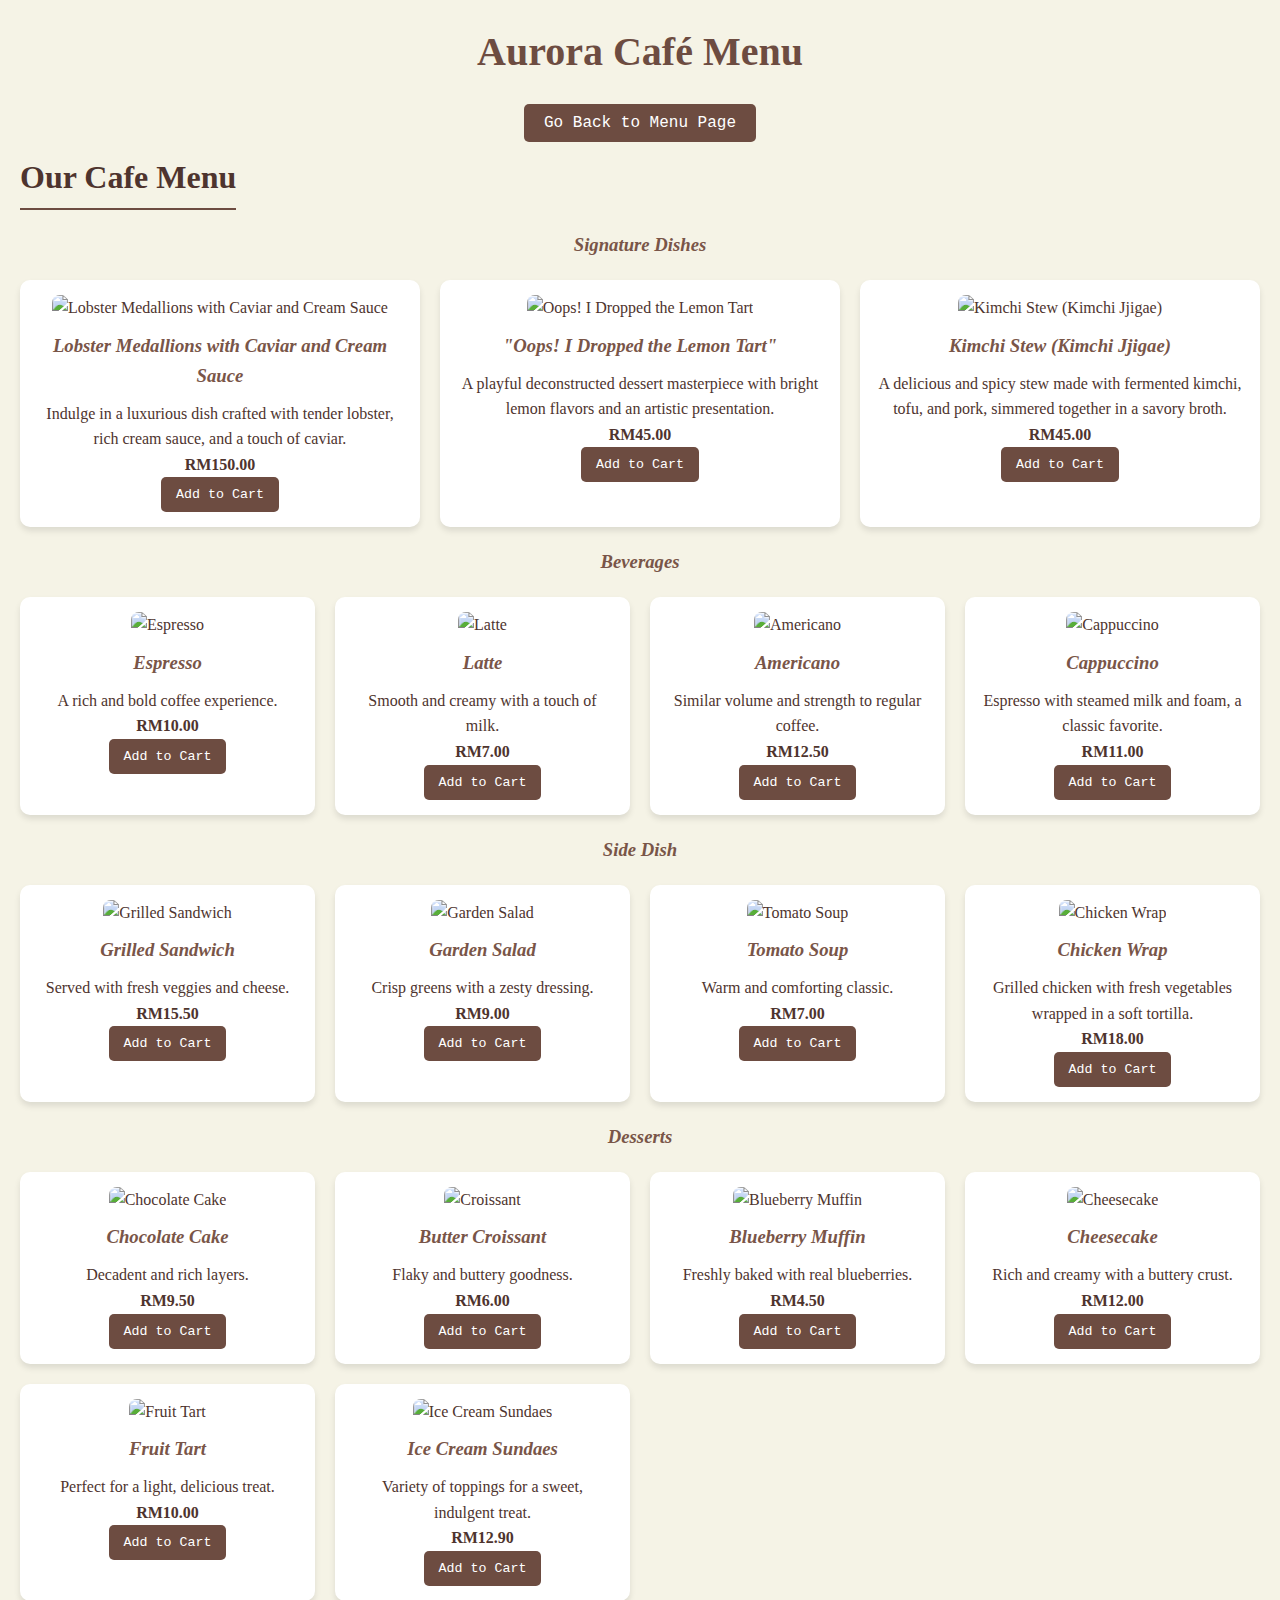
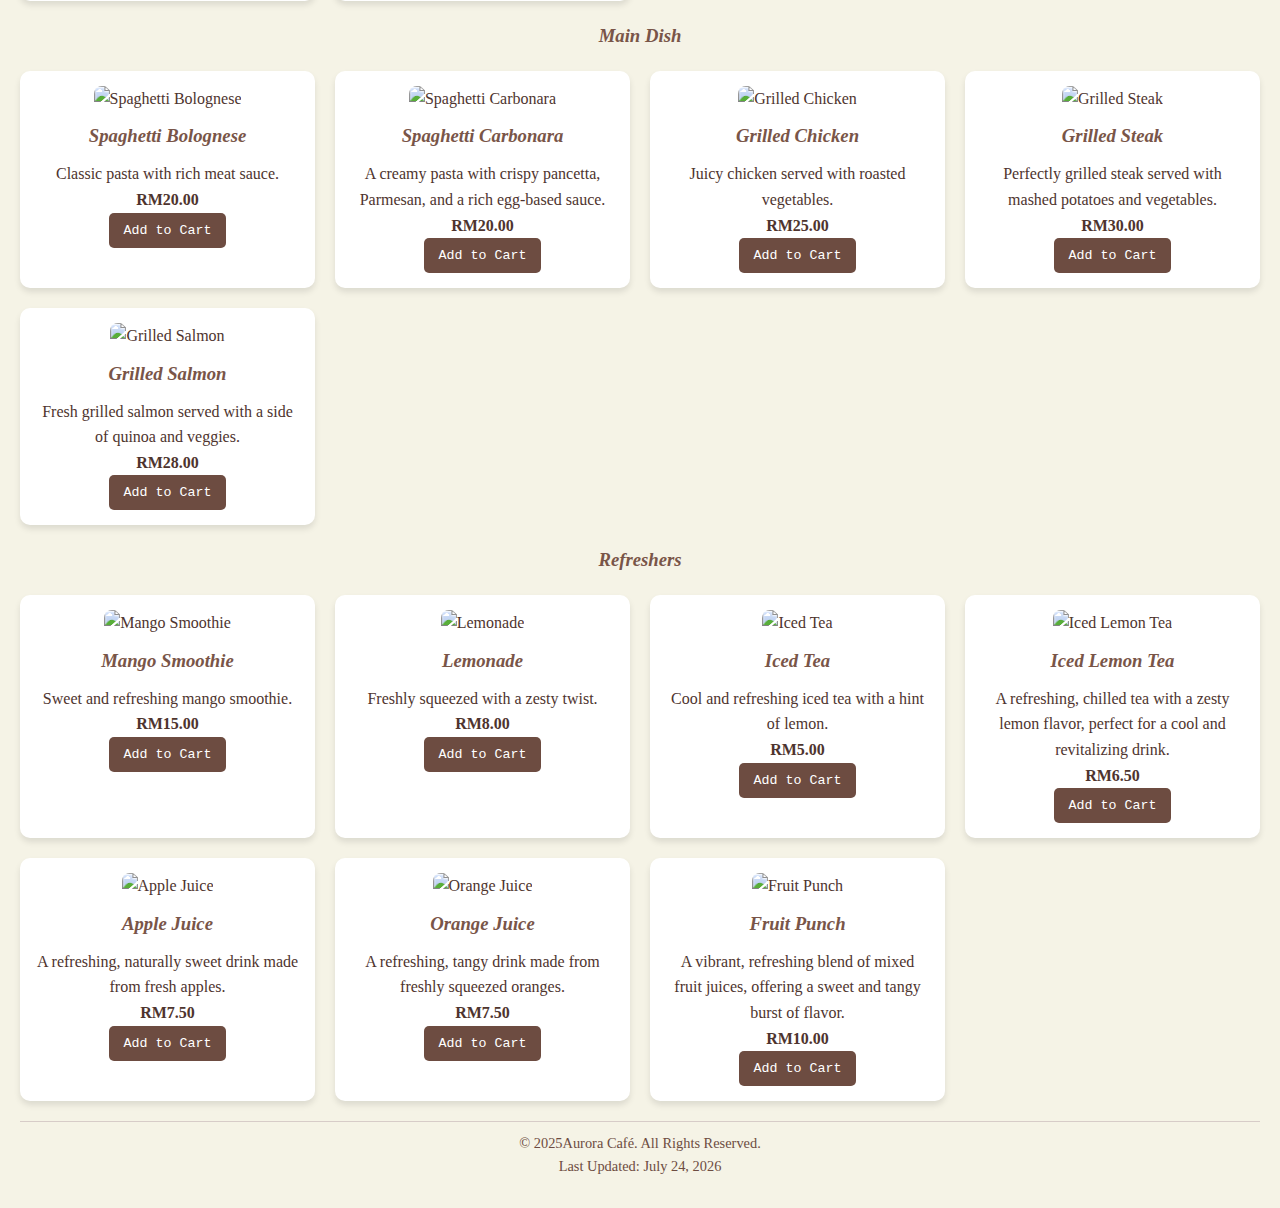
==== cafemenu.html @ c33db411 "Add files via upload" ====
<!DOCTYPE html>
<html lang="en">
<head>
    <meta charset="UTF-8">
    <meta name="viewport" content="width=device-width, initial-scale=1.0">
    <title>Menu - Aurora Café</title>
    <link rel="stylesheet" href="cafemenu.css">
</head>
<body>
    <header>
        <h1>Aurora Café Menu</h1>
        <button id="menuPageButton" onclick="redirectToMenuPage()">Go Back to Menu Page</button>
    </header>

<!-- Menu Section -->
<section id="menu">
    <h2>Our Cafe Menu</h2>
    <h3 align="center">Signature Dishes</h3>
<div class="grid">
    <!-- Lobster Medallions with Caviar and Cream Sauce -->
    <div class="grid-item">
        <img src="images/lobster.jpg" alt="Lobster Medallions with Caviar and Cream Sauce">
        <h3>Lobster Medallions with Caviar and Cream Sauce</h3>
        <p>Indulge in a luxurious dish crafted with tender lobster, rich cream sauce, and a touch of caviar.</p>
        <p><strong>RM150.00</strong></p>
        <button class="add-to-cart" onclick="addToCart('Lobster Medallions', 150.00)">Add to Cart</button>
    </div>

    <!-- "Oops! I Dropped the Lemon Tart," a deconstructed dessert masterpiece -->
    <div class="grid-item">
        <img src="images/oops.jpg" alt="Oops! I Dropped the Lemon Tart">
        <h3>"Oops! I Dropped the Lemon Tart"</h3>
        <p>A playful deconstructed dessert masterpiece with bright lemon flavors and an artistic presentation.</p>
        <p><strong>RM45.00</strong></p>
        <button class="add-to-cart" onclick="addToCart('Oops! I Dropped the Lemon Tart', 45.00)">Add to Cart</button>
    </div>

    <!-- Kimchi Stew (Kimchi Jjigae) -->
    <div class="grid-item">
        <img src="images/kimchi-jjigae.jpg" alt="Kimchi Stew (Kimchi Jjigae)">
        <h3>Kimchi Stew (Kimchi Jjigae)</h3>
        <p>A delicious and spicy stew made with fermented kimchi, tofu, and pork, simmered together in a savory broth.</p>
        <p><strong>RM45.00</strong></p>
        <button class="add-to-cart" onclick="addToCart('Kimchi Jjigae', 45.00)">Add to Cart</button>
    </div>

</div>
    <h3 align="center">Beverages</h3>
    <div class="grid">
        <div class="grid-item">
            <img src="images/espresso.jpg" alt="Espresso">
            <h3>Espresso</h3>
            <p>A rich and bold coffee experience.</p>
            <p><strong>RM10.00</strong></p>
            <button class="add-to-cart" onclick="addToCart('Espresso', 8.00)">Add to Cart</button>
        </div>
        <div class="grid-item">
            <img src="images/latte.jpg" alt="Latte">
            <h3>Latte</h3>
            <p>Smooth and creamy with a touch of milk.</p>
            <p><strong>RM7.00</strong></p>
            <button class="add-to-cart" onclick="addToCart('Latte', 7.00)">Add to Cart</button>
        </div>
        <div class="grid-item">
            <img src="images/americano.jpg" alt="Americano">
            <h3>Americano</h3>
            <p>Similar volume and strength to regular coffee.</p>
            <p><strong>RM12.50</strong></p>
            <button class="add-to-cart" onclick="addToCart('Americano', 12.50)">Add to Cart</button>
        </div>
        <div class="grid-item">
            <img src="images/cappuccino.jpg" alt="Cappuccino">
            <h3>Cappuccino</h3>
            <p>Espresso with steamed milk and foam, a classic favorite.</p>
            <p><strong>RM11.00</strong></p>
            <button class="add-to-cart" onclick="addToCart('Cappuccino', 11.00)">Add to Cart</button>
        </div>
    </div>
    <h3 align="center">Side Dish</h3>
    <div class="grid">
        <div class="grid-item">
            <img src="images/grilled-sandwich.jpg" alt="Grilled Sandwich">
            <h3>Grilled Sandwich</h3>
            <p>Served with fresh veggies and cheese.</p>
            <p><strong>RM15.50</strong></p>
            <button class="add-to-cart" onclick="addToCart('Grilled Sandwich', 15.50)">Add to Cart</button>
        </div>
        <div class="grid-item">
            <img src="images/garden salad.jpg" alt="Garden Salad">
            <h3>Garden Salad</h3>
            <p>Crisp greens with a zesty dressing.</p>
            <p><strong>RM9.00</strong></p>
            <button class="add-to-cart" onclick="addToCart('Garden Salad', 9.00)">Add to Cart</button>
        </div>
        <div class="grid-item">
            <img src="images/tomato-soup.jpg" alt="Tomato Soup">
            <h3>Tomato Soup</h3>
            <p>Warm and comforting classic.</p>
            <p><strong>RM7.00</strong></p>
            <button class="add-to-cart" onclick="addToCart('Tomato Soup', 7.00)">Add to Cart</button>
        </div>
        <div class="grid-item">
            <img src="images/chicken-wrap.jpg" alt="Chicken Wrap">
            <h3>Chicken Wrap</h3>
            <p>Grilled chicken with fresh vegetables wrapped in a soft tortilla.</p>
            <p><strong>RM18.00</strong></p>
            <button class="add-to-cart" onclick="addToCart('Chicken Wrap', 18.00)">Add to Cart</button>
        </div>
    </div>
    <h3 align="center">Desserts</h3>
    <div class="grid">
        <div class="grid-item">
            <img src="images/chocolate cake.jpg" alt="Chocolate Cake">
            <h3>Chocolate Cake</h3>
            <p>Decadent and rich layers.</p>
            <p><strong>RM9.50</strong></p>
            <button class="add-to-cart" onclick="addToCart('Chocolate Cake', 9.50)">Add to Cart</button>
        </div>
        <div class="grid-item">
            <img src="images/croissant.png" alt="Croissant">
            <h3>Butter Croissant</h3>
            <p>Flaky and buttery goodness.</p>
            <p><strong>RM6.00</strong></p>
            <button class="add-to-cart" onclick="addToCart('Butter Croissant', 6.00)">Add to Cart</button>
        </div>
        <div class="grid-item">
            <img src="images/muffin.jpg" alt="Blueberry Muffin">
            <h3>Blueberry Muffin</h3>
            <p>Freshly baked with real blueberries.</p>
            <p><strong>RM4.50</strong></p>
            <button class="add-to-cart" onclick="addToCart('Blueberry Muffin', 4.50)">Add to Cart</button>
        </div>
        <div class="grid-item">
            <img src="images/cheesecake.jpg" alt="Cheesecake">
            <h3>Cheesecake</h3>
            <p>Rich and creamy with a buttery crust.</p>
            <p><strong>RM12.00</strong></p>
            <button class="add-to-cart" onclick="addToCart('Cheesecake', 12.00)">Add to Cart</button>
        </div>
        <div class="grid-item">
            <img src="images/fruit-tart.jpg" alt="Fruit Tart">
            <h3>Fruit Tart</h3>
            <p>Perfect for a light, delicious treat.</p>
            <p><strong>RM10.00</strong></p>
            <button class="add-to-cart" onclick="addToCart('Fruit Tart', 10.00)">Add to Cart</button>
        </div>
        <div class="grid-item">
            <img src="images/ice cream sundae.jpg" alt="Ice Cream Sundaes">
            <h3>Ice Cream Sundaes</h3>
            <p>Variety of toppings for a sweet, indulgent treat.</p>
            <p><strong>RM12.90</strong></p>
            <button class="add-to-cart" onclick="addToCart('Ice Cream Sundaes', 12.90)">Add to Cart</button>
        </div>
    </div>
    <h3 align="center">Main Dish</h3>
    <div class="grid">
        <div class="grid-item">
            <img src="images/Spaghetti-Bolognese.jpg" alt="Spaghetti Bolognese">
            <h3>Spaghetti Bolognese</h3>
            <p>Classic pasta with rich meat sauce.</p>
            <p><strong>RM20.00</strong></p>
            <button class="add-to-cart" onclick="addToCart('Spaghetti Bolognese', 20.00)">Add to Cart</button>
        </div>
        <div class="grid-item">
            <img src="images/spaghetti-carbonara.jpg" alt="Spaghetti Carbonara">
            <h3>Spaghetti Carbonara</h3>
            <p>A creamy pasta with crispy pancetta, Parmesan, and a rich egg-based sauce.</p>
            <p><strong>RM20.00</strong></p>
            <button class="add-to-cart" onclick="addToCart('Spaghetti Carbonara', 20.00)">Add to Cart</button>
        </div>
        <div class="grid-item">
            <img src="images/grilled-chicken.jpg" alt="Grilled Chicken">
            <h3>Grilled Chicken</h3>
            <p>Juicy chicken served with roasted vegetables.</p>
            <p><strong>RM25.00</strong></p>
            <button class="add-to-cart" onclick="addToCart('Grilled Chicken', 25.00)">Add to Cart</button>
        </div>
        <div class="grid-item">
            <img src="images/grilled-steak.jpg" alt="Grilled Steak">
            <h3>Grilled Steak</h3>
            <p>Perfectly grilled steak served with mashed potatoes and vegetables.</p>
            <p><strong>RM30.00</strong></p>
            <button class="add-to-cart" onclick="addToCart('Grilled Steak', 30.00)">Add to Cart</button>
        </div>
        <div class="grid-item">
            <img src="images/grilled-salmon.jpg" alt="Grilled Salmon">
            <h3>Grilled Salmon</h3>
            <p>Fresh grilled salmon served with a side of quinoa and veggies.</p>
            <p><strong>RM28.00</strong></p>
            <button class="add-to-cart" onclick="addToCart('Grilled Salmon', 28.00)">Add to Cart</button>
        </div>
    </div>
    <h3 align="center">Refreshers</h3>
    <div class="grid">
        <div class="grid-item">
            <img src="images/mangosmoothie.jpg" alt="Mango Smoothie">
            <h3>Mango Smoothie</h3>
            <p>Sweet and refreshing mango smoothie.</p>
            <p><strong>RM15.00</strong></p>
            <button class="add-to-cart" onclick="addToCart('Mango Smoothie', 15.00)">Add to Cart</button>
        </div>
        <div class="grid-item">
            <img src="images/lemonade.jpg" alt="Lemonade">
            <h3>Lemonade</h3>
            <p>Freshly squeezed with a zesty twist.</p>
            <p><strong>RM8.00</strong></p>
            <button class="add-to-cart" onclick="addToCart('Lemonade', 8.00)">Add to Cart</button>
        </div>
        <div class="grid-item">
            <img src="images/iced tea.jpg" alt="Iced Tea">
            <h3>Iced Tea</h3>
            <p>Cool and refreshing iced tea with a hint of lemon.</p>
            <p><strong>RM5.00</strong></p>
            <button class="add-to-cart" onclick="addToCart('Iced Tea', 5.00)">Add to Cart</button>
        </div>
        <div class="grid-item">
            <img src="images/lemon-iced-tea.jpg" alt="Iced Lemon Tea">
            <h3>Iced Lemon Tea</h3>
            <p>A refreshing, chilled tea with a zesty lemon flavor, perfect for a cool and revitalizing drink.</p>
            <p><strong>RM6.50</strong></p>
            <button class="add-to-cart" onclick="addToCart('Iced Lemon Tea', 6.50)">Add to Cart</button>
        </div>
        <div class="grid-item">
            <img src="images/apple juice.jpg" alt="Apple Juice">
            <h3>Apple Juice</h3>
            <p>A refreshing, naturally sweet drink made from fresh apples.</p>
            <p><strong>RM7.50</strong></p>
            <button class="add-to-cart" onclick="addToCart('Apple Juice', 7.50)">Add to Cart</button>
        </div>
        <div class="grid-item">
            <img src="images/orange juice.jpg" alt="Orange Juice">
            <h3>Orange Juice</h3>
            <p>A refreshing, tangy drink made from freshly squeezed oranges.</p>
            <p><strong>RM7.50</strong></p>
            <button class="add-to-cart" onclick="addToCart('Orange Juice', 7.50)">Add to Cart</button>
        </div>
        <div class="grid-item">
            <img src="images/Fruit-Punch.jpg" alt="Fruit Punch">
            <h3>Fruit Punch</h3>
            <p>A vibrant, refreshing blend of mixed fruit juices, offering a sweet and tangy burst of flavor.</p>
            <p><strong>RM10.00</strong></p>
            <button class="add-to-cart" onclick="addToCart('Fruit Punch', 10.00)">Add to Cart</button>
        </div>
    </div>
</section>

<button onclick="topFunction()" id="backToTopBtn" title="Go to top">↑</button>

    <footer>
        <p>&copy; 2025Aurora Café. All Rights Reserved.</p>
        <p id="last-updated">Last Updated: </p>
    </footer>

    <script src="cafemenu.js"></script>
</body>
</html>
---- cafemenu.css ----
/* General Reset */
body, h1, h2, h3, p {
    margin: 0;
    padding: 0;
    box-sizing: border-box;
}

/* General Styles */
body {
    font-family: 'Georgia', serif;
    line-height: 1.6;
    background-color: #f5f3e6; /* Soft cream background for academia aesthetic */
    color: #4e342e; /* Warm coffee tone */
    padding: 20px;
    animation: fadeIn 1.5s ease-in-out;
}

header h1 {
    text-align: center;
    margin-bottom: 20px;
    color: #6d4c41; /* Coffee brown */
    font-family: 'Times New Roman', serif;
    font-size: 2.5em;
}

/* Menu Page Button */
#menuPageButton {
    background-color: #6d4c41; /* Coffee brown */
    color: white;
    border: none;
    padding: 10px 20px;
    font-size: 16px;
    border-radius: 5px;
    cursor: pointer;
    margin: 10px auto;
    display: block;
    font-family: 'Courier New', monospace; /* Adds an academic touch */
    transition: background-color 0.3s, transform 0.3s;
}

#menuPageButton:hover {
    background-color: #4e342e;
    transform: translateY(-3px);
}

/* Section Titles */
section h2 {
    text-align: center;
    margin-bottom: 20px;
    color: #4e342e;
    font-family: 'Garamond', serif;
    font-size: 2em;
    border-bottom: 2px solid #6d4c41;
    display: inline-block;
    padding-bottom: 5px;
}

section h3 {
    text-align: center;
    margin-bottom: 10px;
    color: #795548;
    font-family: 'Palatino Linotype', serif;
    font-style: italic;
}

/* Grid Layout */
.grid {
    display: grid;
    grid-template-columns: repeat(auto-fit, minmax(250px, 1fr));
    gap: 20px;
    margin: 20px 0;
}

.grid-item {
    background: #fff;
    border-radius: 10px;
    padding: 15px;
    box-shadow: 0 4px 6px rgba(0, 0, 0, 0.1);
    text-align: center;
    transition: transform 0.3s ease, box-shadow 0.3s ease;
    animation: fadeInUp 1s ease-in-out;
}

.grid-item:hover {
    transform: translateY(-5px);
    box-shadow: 0 6px 10px rgba(0, 0, 0, 0.15);
}

.grid-item img {
    width: 100%;
    height: 400px;
    object-fit: cover;
    border-radius: 8px;
    margin-bottom: 10px;
}

/* Buttons */
button.add-to-cart {
    background-color: #6d4c41;
    color: #fff;
    border: none;
    padding: 10px 15px;
    border-radius: 5px;
    cursor: pointer;
    font-family: 'Courier New', monospace;
    transition: background-color 0.3s, transform 0.2s;
}

button.add-to-cart:hover {
    background-color: #4e342e;
    transform: scale(1.05); /* Slight zoom on hover */
}

/* Back to Top Button */
#backToTopBtn {
    position: fixed;
    bottom: 20px;
    right: 20px;
    background-color: #6d4c41;
    color: white;
    border: none;
    padding: 10px 15px;
    border-radius: 50%;
    font-size: 20px;
    cursor: pointer;
    z-index: 1000;
    transition: opacity 0.3s, visibility 0.3s, transform 0.3s;
    opacity: 0; /* Initially hidden */
    visibility: hidden; /* Initially hidden */
}

#backToTopBtn.show {
    opacity: 1;
    visibility: visible;
    transform: scale(1);
}

#backToTopBtn:hover {
    background-color: #4e342e;
    transform: scale(1.1); /* Slight zoom */
}

/* Footer */
footer {
    text-align: center;
    margin-top: 20px;
    color: #6d4c41;
    font-size: 0.9em;
    font-family: 'Garamond', serif;
    padding: 10px 0;
    border-top: 1px solid #d7ccc8;
    animation: fadeIn 2s ease-in-out;
}

/* Animations */
@keyframes fadeIn {
    from {
        opacity: 0;
    }
    to {
        opacity: 1;
    }
}

@keyframes fadeInUp {
    from {
        opacity: 0;
        transform: translateY(20px);
    }
    to {
        opacity: 1;
        transform: translateY(0);
    }
}

/* Responsive Design */
@media (max-width: 768px) {
    nav {
        flex-wrap: wrap;
    }
    .grid-item img {
        height: 100px;
    }
}
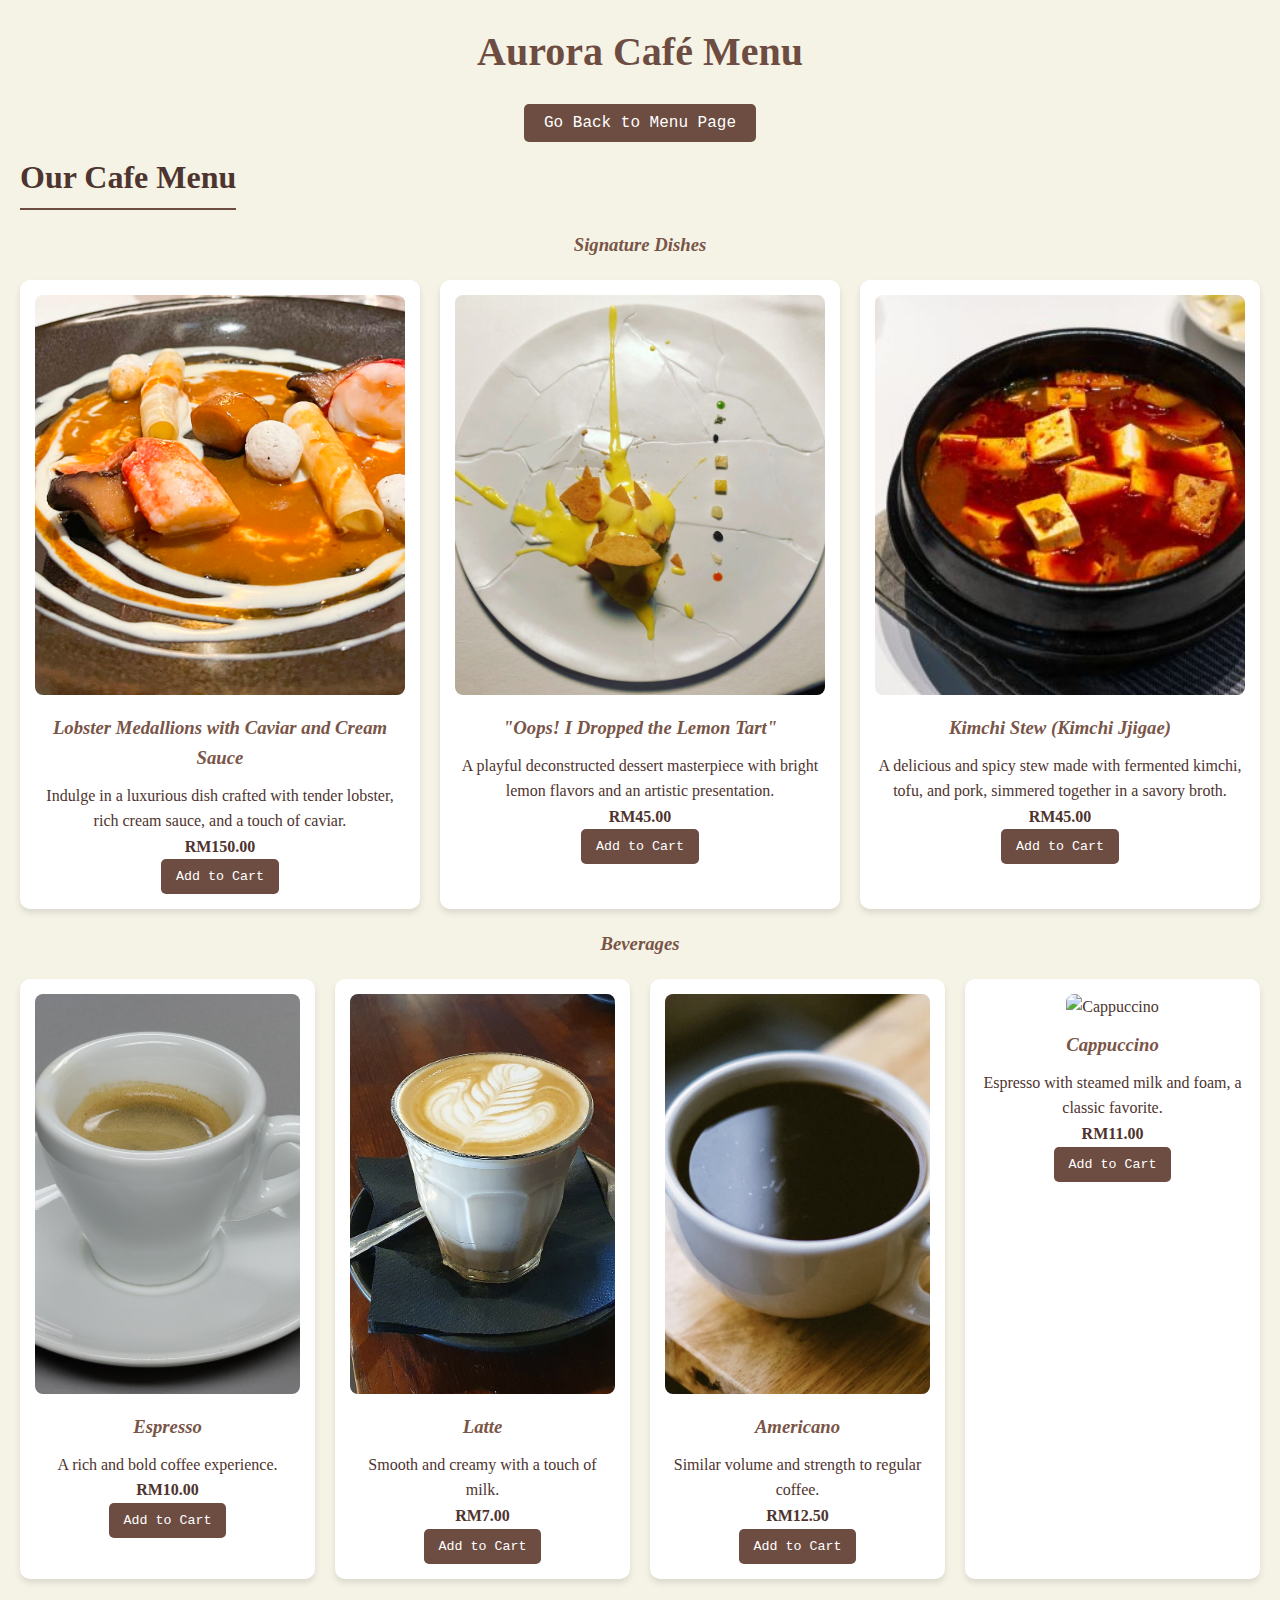
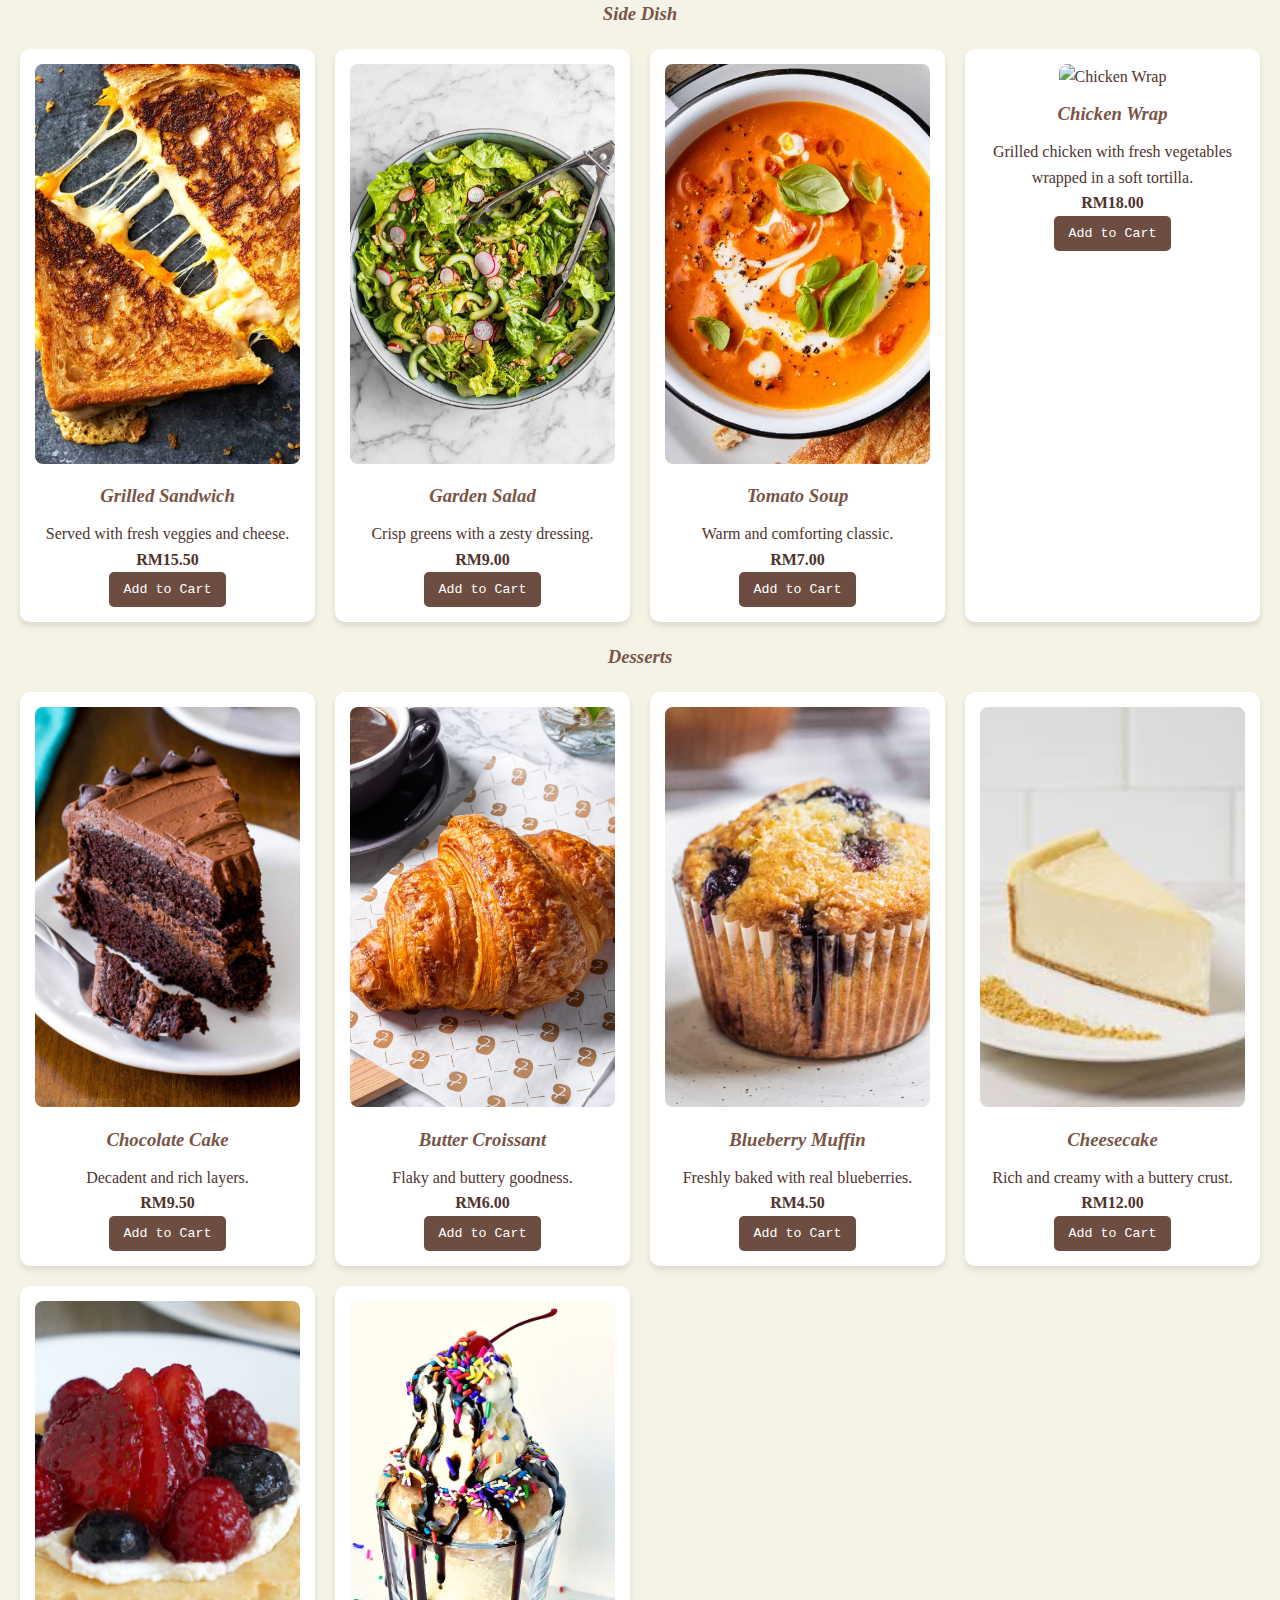
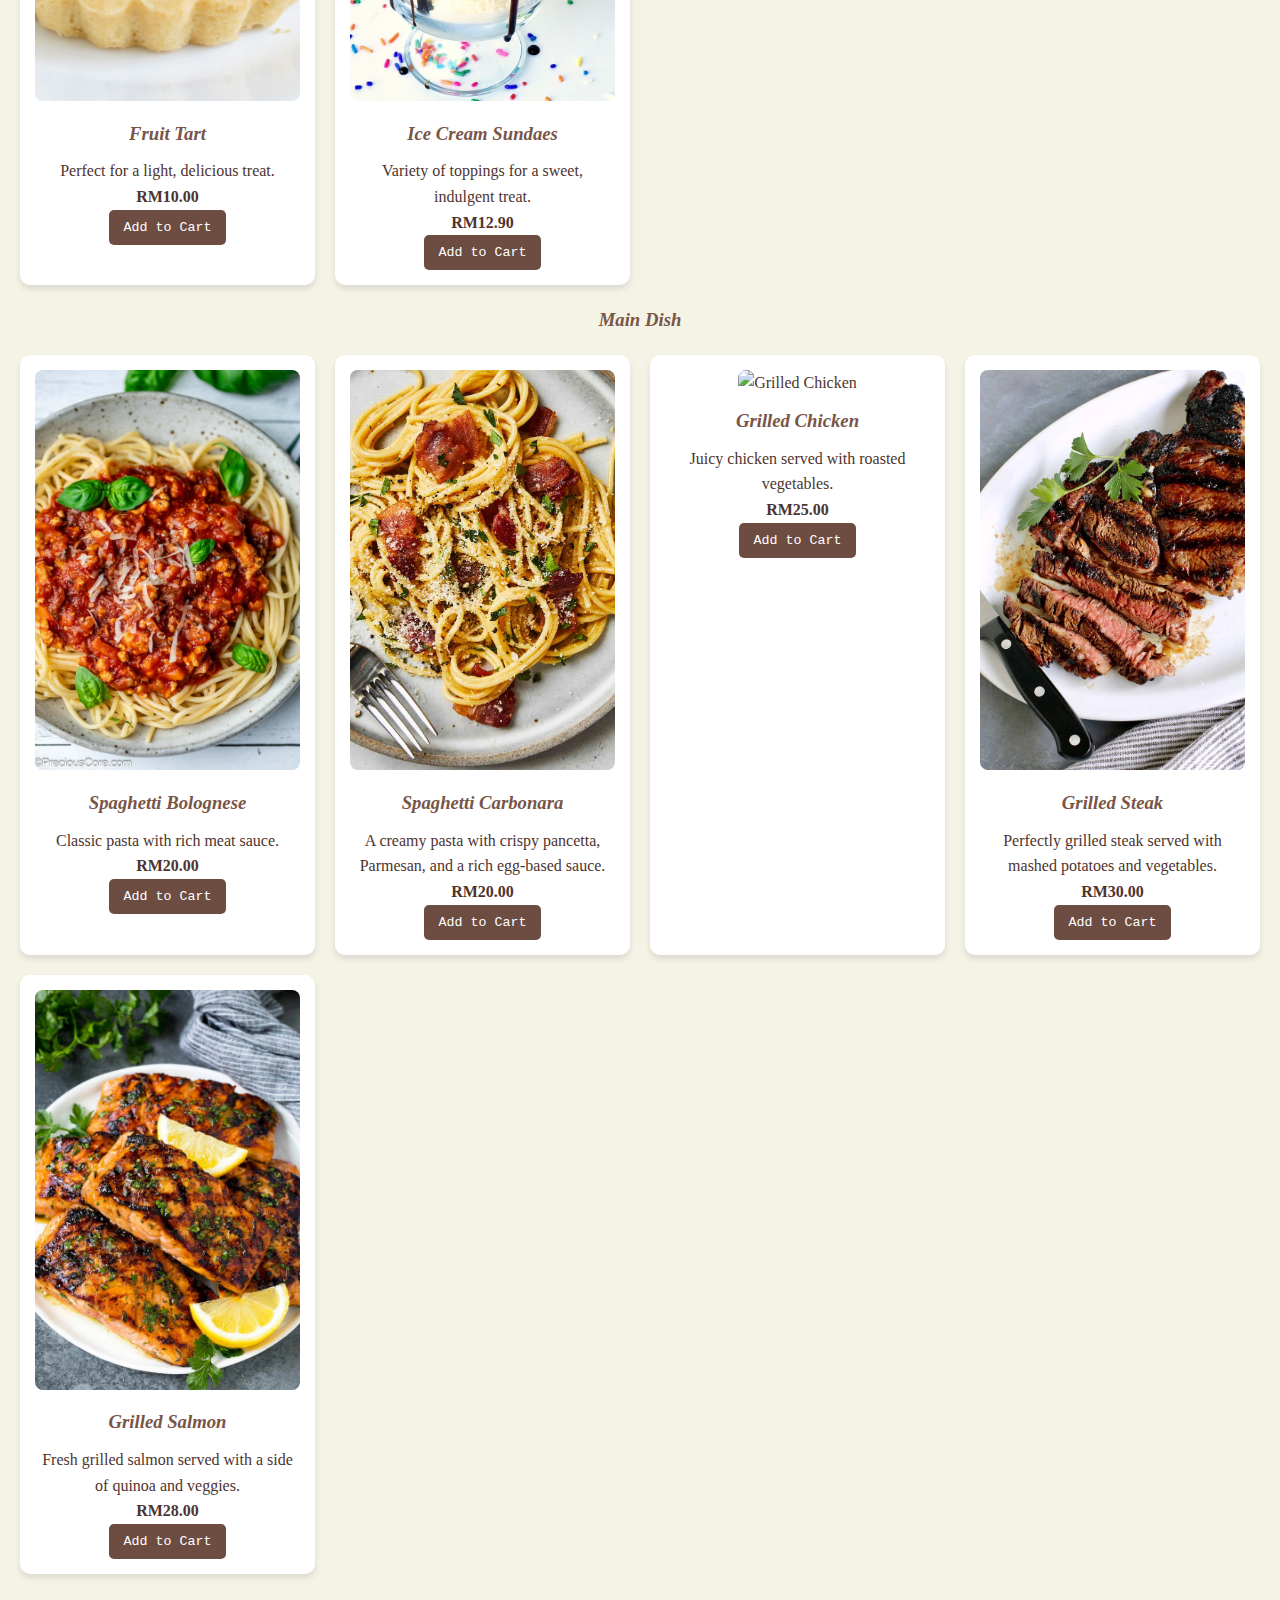
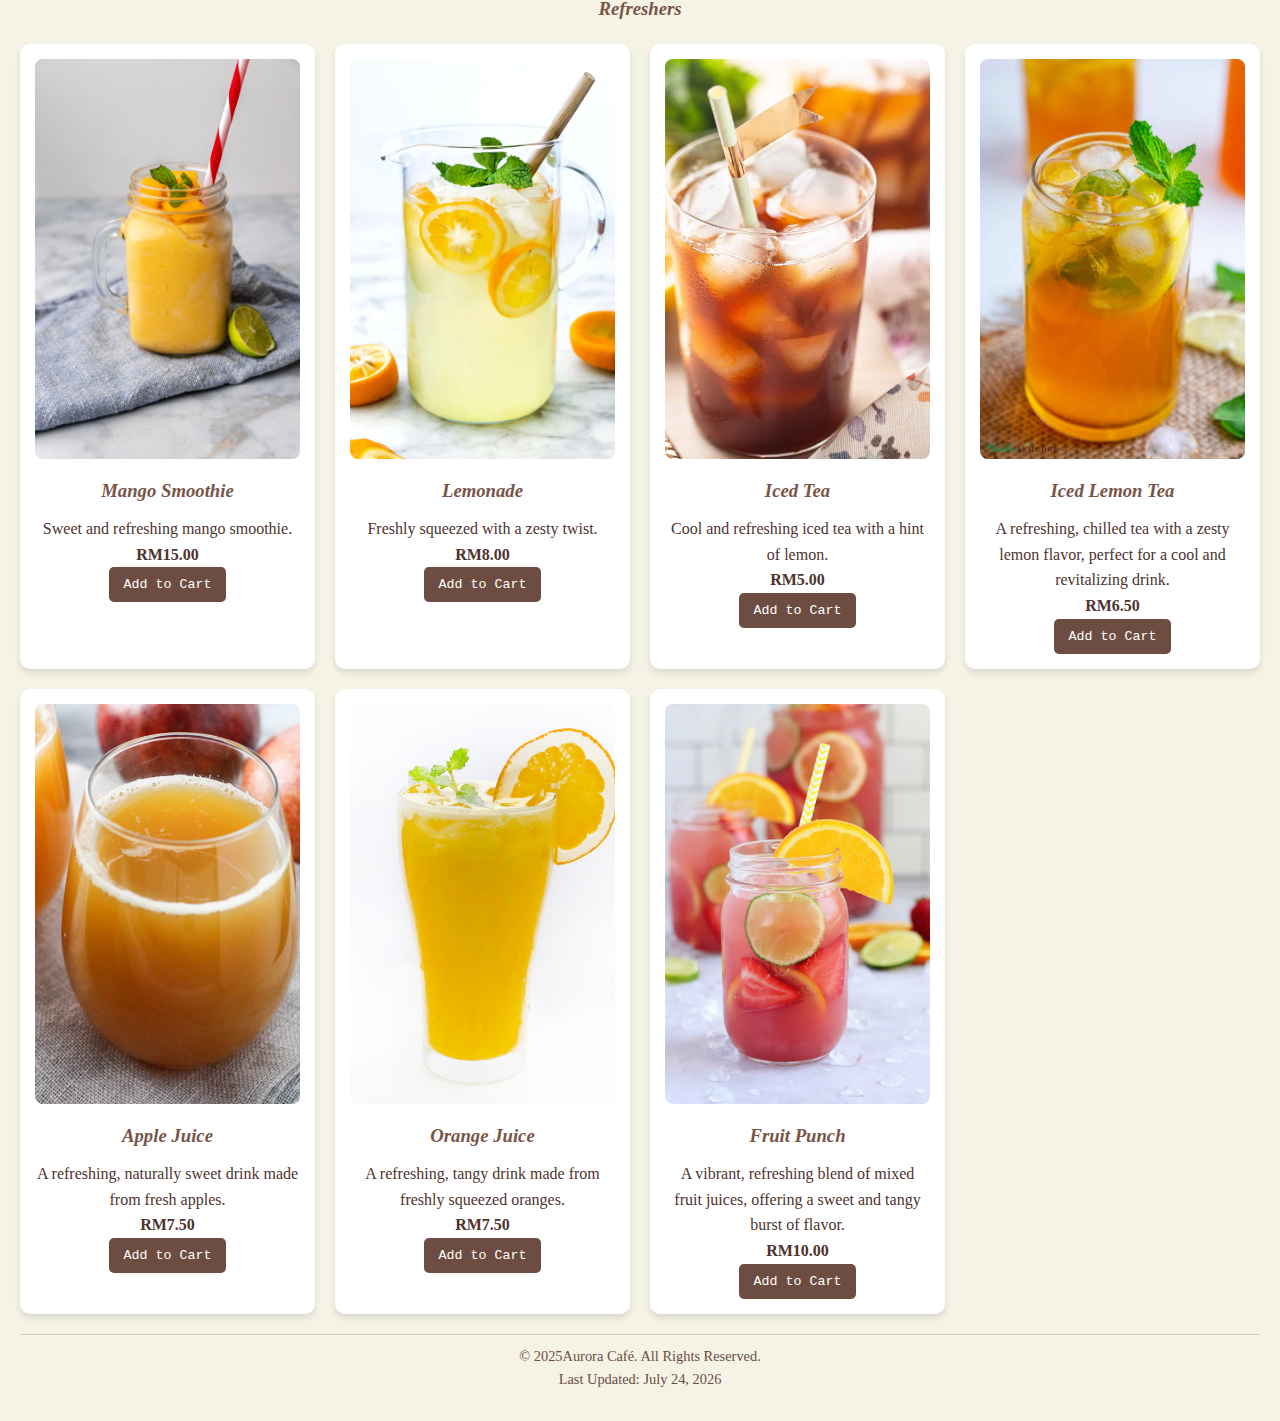
==== commit 262d958b: "Add files via upload" ====
--- a/cafemenu.html
+++ b/cafemenu.html
@@ -69,7 +69,7 @@
             <button class="add-to-cart" onclick="addToCart('Americano', 12.50)">Add to Cart</button>
         </div>
         <div class="grid-item">
-            <img src="images/cappuccino.jpg" alt="Cappuccino">
+            <img src="https://cafefabrique.com/cdn/shop/articles/Cappuccino.jpg" alt="Cappuccino">
             <h3>Cappuccino</h3>
             <p>Espresso with steamed milk and foam, a classic favorite.</p>
             <p><strong>RM11.00</strong></p>
@@ -100,7 +100,7 @@
             <button class="add-to-cart" onclick="addToCart('Tomato Soup', 7.00)">Add to Cart</button>
         </div>
         <div class="grid-item">
-            <img src="images/chicken-wrap.jpg" alt="Chicken Wrap">
+            <img src="https://sailorbailey.com/wp-content/uploads/2023/04/Cajun-Chicken-Wrap.jpg" alt="Chicken Wrap">
             <h3>Chicken Wrap</h3>
             <p>Grilled chicken with fresh vegetables wrapped in a soft tortilla.</p>
             <p><strong>RM18.00</strong></p>
@@ -169,7 +169,7 @@
             <button class="add-to-cart" onclick="addToCart('Spaghetti Carbonara', 20.00)">Add to Cart</button>
         </div>
         <div class="grid-item">
-            <img src="images/grilled-chicken.jpg" alt="Grilled Chicken">
+            <img src="https://www.budgetbytes.com/wp-content/uploads/2024/06/Grilled-Chicken-Overhead-500x500.jpg" alt="Grilled Chicken">
             <h3>Grilled Chicken</h3>
             <p>Juicy chicken served with roasted vegetables.</p>
             <p><strong>RM25.00</strong></p>
